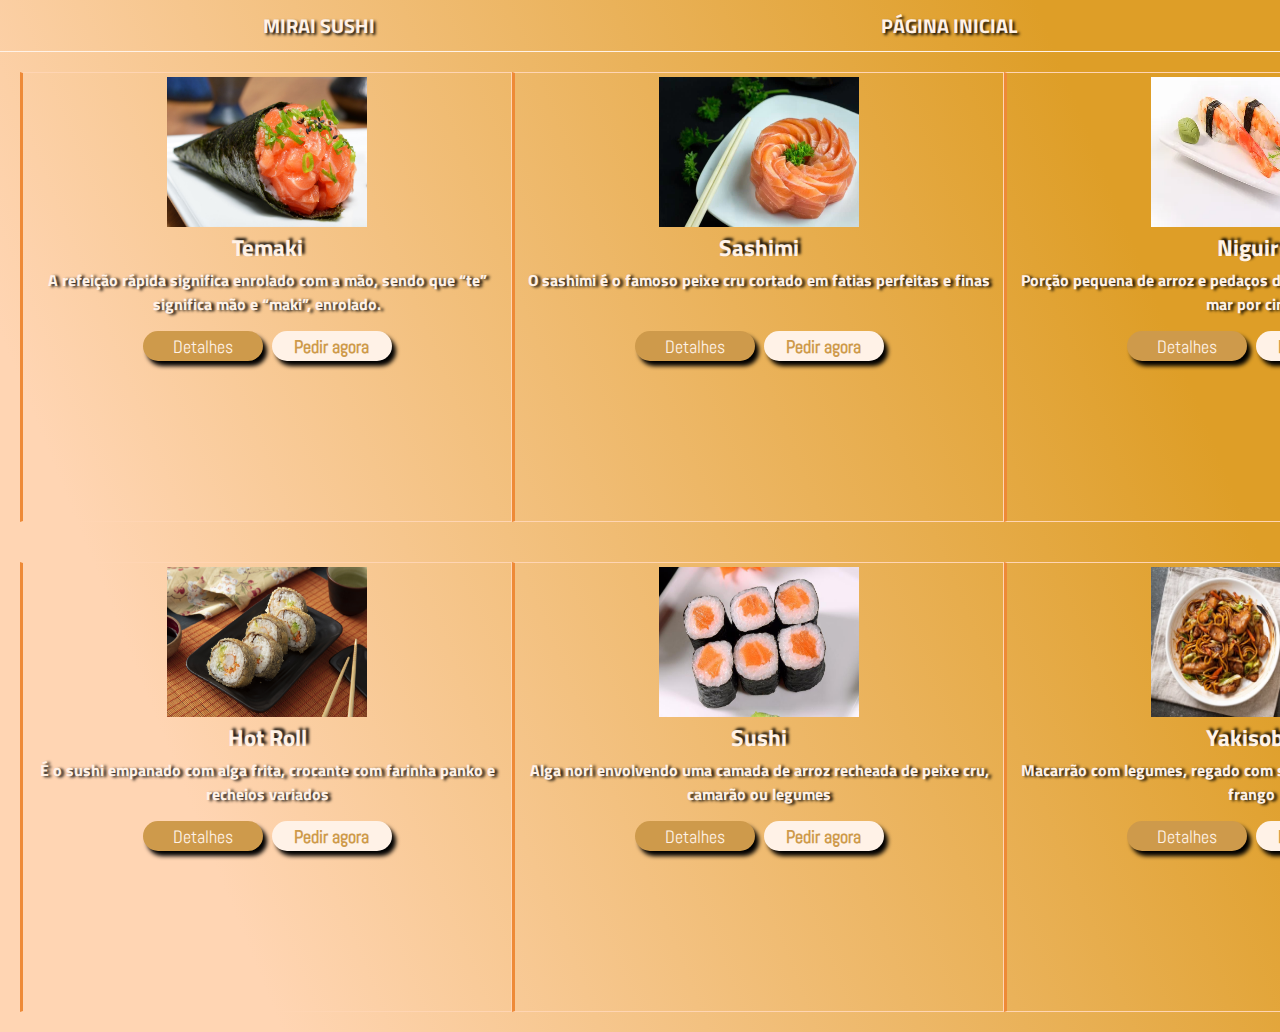
==== cardapio.html @ 3cb13d08 "Adicionando primeiros arquivos" ====
<!DOCTYPE html>
<html lang="pt-br">

<head>
    <meta charset="UTF-8">
    <meta name="viewport" content="width=device-width, initial-scale=1.0">
    <title>Cardápio</title>
    <link rel="stylesheet" href="cardapio.css">
    <link rel="shortcut icon" type="image/jpg" href="favicon.png" />
</head>

<body>
    <header class="cabecalho">
        <h2 class="cabecalho-texto">Mirai Sushi</h2>
        <nav class="cabecalho-texto">
            <a href="index.html">Página Inicial</a>
        </nav>
    </header>

    <main class="conteiner">
        <section class="principal">
            <div class="prato" id="65e9ce80dc2eb24ff325159e">
                <img class="prato-imagem" src="temaki.jpg" alt="Foto Temaki" id="imagem-temaki">
                <h1 class="prato-titulo" id="titulo-temaki">Temaki</h1>
                <h3 class="prato-descricao" id="descricao-temaki"> A refeição rápida significa enrolado com a mão, sendo
                    que “te” significa mão e “maki”, enrolado.
                </h3>
                <div id="botoesTemaki">
                    <button class="prato-botao" onclick="verInformacoesTemaki()" id="btnTemaki">Detalhes</button>
                    <a href="informacoes_1.html">
                        <button class="prato-botao" id="btnPedirTemaki">Pedir agora</button>
                    </a>
                </div>
            </div>
            <div class="prato" id="65e9cf158be6715a394a75fd">
                <img class="prato-imagem" src="sashimi.jpg" alt="Foto Sashimi" id="imagem-sashimi">
                <h1 class="prato-titulo" id="titulo-sashimi">Sashimi</h1>
                <h3 class="prato-descricao" id="descricao-sashimi">O sashimi é o famoso peixe cru cortado em fatias
                    perfeitas e finas</h3>
                <div id="botoesSashimi">
                    <button class="prato-botao" onclick="verInformacoesSashimi()" id="btnSashimi">Detalhes</button>
                    <a href="informacoes_1.html">
                        <a href="informacoes_1.html">
                            <button class="prato-botao" id="btnPedirSashimi">Pedir agora</button>
                        </a>
                </div>
            </div>
            <div class="prato" id="65e9cf80dc2eb24ff325159f">
                <img class="prato-imagem" src="niguiri.jpg" alt="Foto Niguiri" id="imagem-niguiri">
                <h1 class="prato-titulo" id="titulo-niguiri">Niguiri</h1>
                <h3 class="prato-descricao" id="descricao-niguiri">Porção pequena de arroz e pedaços de peixes e outros
                    frutos-do-mar por cima
                </h3>
                <div id="botoesNiguiri">
                    <button class="prato-botao" onclick="verInformacoesNiguiri()" id="btnNiguiri">Detalhes</button>
                    <a href="informacoes_1.html">
                        <a href="informacoes_1.html">
                            <button class="prato-botao" id="btnPedirNiguiri">Pedir agora</button>
                        </a>
                </div>
            </div>
        </section>

        <section class="principal">
            <div class="prato" id="65e9d0c940a364278022f880">
                <img class="prato-imagem" src="hotroll.jpg" alt="Foto Hot Roll" id="imagem-hotRoll">
                <h1 class="prato-titulo" id="titulo-hotRoll">Hot Roll</h1>
                <h3 class="prato-descricao" id="descricao-hotRoll">É o sushi empanado com alga frita, crocante com
                    farinha panko e recheios
                    variados</h3>
                <div id="botoesHotRoll">
                    <button class="prato-botao" onclick="verInformacoesHotRoll()" id="btnHotRoll">Detalhes</button>
                    <a href="informacoes_1.html">
                        <a href="informacoes_2.html">
                            <button class="prato-botao" id="btnPedirHotRoll">Pedir agora</button>
                        </a>
                </div>
            </div>
            <div class="prato" id="65e9d12f40a364278022f881">
                <img class="prato-imagem" src="sushi.jpg" alt="Foto Sushi" id="imagem-sushi">
                <h1 class="prato-titulo" id="titulo-sushi">Sushi</h1>
                <h3 class="prato-descricao" id="descricao-sushi">Alga nori envolvendo uma camada de arroz recheada de
                    peixe cru, camarão ou
                    legumes</h3>
                <div id="botoesSushi">
                    <button class="prato-botao" onclick="verInformacoesSushi()" id="btnSushi">Detalhes</button>
                    <a href="informacoes_1.html">
                        <a href="informacoes_2.html">
                            <button class="prato-botao" id="btnPedirSushi">Pedir agora</button>
                        </a>
                </div>
            </div>
            <div class="prato" id="65e9d1a7dc8bb23fd629d1e6">
                <img class="prato-imagem" src="yakisoba.jpg" alt="Foto Yakisoba" id="imagem-yakisoba">
                <h1 class="prato-titulo" id="titulo-yakisoba">Yakisoba</h1>
                <h3 class="prato-descricao" id="descricao-yakisoba">Macarrão com legumes, regado com shoyu com opções de
                    carne e frango</h3>
                <div id="botoesYakisoba">
                    <button class="prato-botao" onclick="verInformacoesYakisoba()" id="btnYakisoba">Detalhes</button>
                    <a href="informacoes_1.html">
                        <a href="informacoes_2.html">
                            <button class="prato-botao" id="btnPedirYakisoba">Pedir agora</button>
                        </a>
                </div>
            </div>
        </section>
    </main>

    <script src="cardapio.js"></script>
</body>

</html>
---- cardapio.css ----
@import url('https://fonts.googleapis.com/css2?family=Abel&family=Titillium+Web:wght@200&display=swap');

* {
    margin: 0;
    padding: 0;
    box-sizing: border-box;
    text-decoration: none;
}

body {
    font-size: 100%;
    background: linear-gradient(68deg, #ffd5b3 16.62%, rgb(222, 158, 39) 85.61%);
}

a {
    color: inherit;
}

.cabecalho {
    display: flex;
    flex-direction: row;
    align-items: center;
    justify-content: space-around;
    padding: 10px;
    text-shadow: 2px 2px 3px black;
    border-bottom: 0.4px solid #FFF2E7;
}

.cabecalho-texto {
    text-transform: uppercase;
    font-family: 'Titillium Web', sans-serif;
    color: #FFF2E7;
    font-weight: bold;
    font-size: 20px;

}

.principal {
    display: flex;
    padding: 20px;
    justify-content: space-around;
}

.prato {
    border: 1px solid #ffd5b3;
    border-left: 3px solid #ee8a37;
    display: flex;
    flex-direction: column;
    align-items: center;
    padding: 4px;
    gap: 3px;
    width: 500px;
    height: 450px;
}

.prato-imagem {
    width: 200px;
    height: 150px;
}

.prato-titulo {
    font-family: 'Titillium Web', sans-serif;
    color: #FFF2E7;
    font-weight: bold;
    font-size: 23px;
    text-shadow: 3px -2px 3px black;
}

.prato-descricao {
    font-family: 'Titillium Web', sans-serif;
    color: #FFF2E7;
    font-weight: bold;
    font-size: 16px;
    text-align: center;
    width: 480px;
    height: 60px;
    text-shadow: 3px 1px 3px black;
}

.prato-botao {
    background-color: rgb(206, 154, 75);
    color: #FFF2E7;
    height: 30px;
    width: 120px;
    border: none;
    border-radius: 20px;
    box-shadow: 4px 5px 4px black;
    font-family: 'Abel', sans-serif;
    font-weight: 500;
    font-size: 18px;
    cursor: pointer;
}

.prato-botao:hover {
    opacity: 0.8;
}

#btnPedirTemaki,
#btnPedirSashimi,
#btnPedirNiguiri,
#btnPedirHotRoll,
#btnPedirSushi,
#btnPedirYakisoba {
    background-color: #FFF2E7;
    color: rgb(206, 154, 75);
    font-weight: 600;
    margin-left: 5px;
}
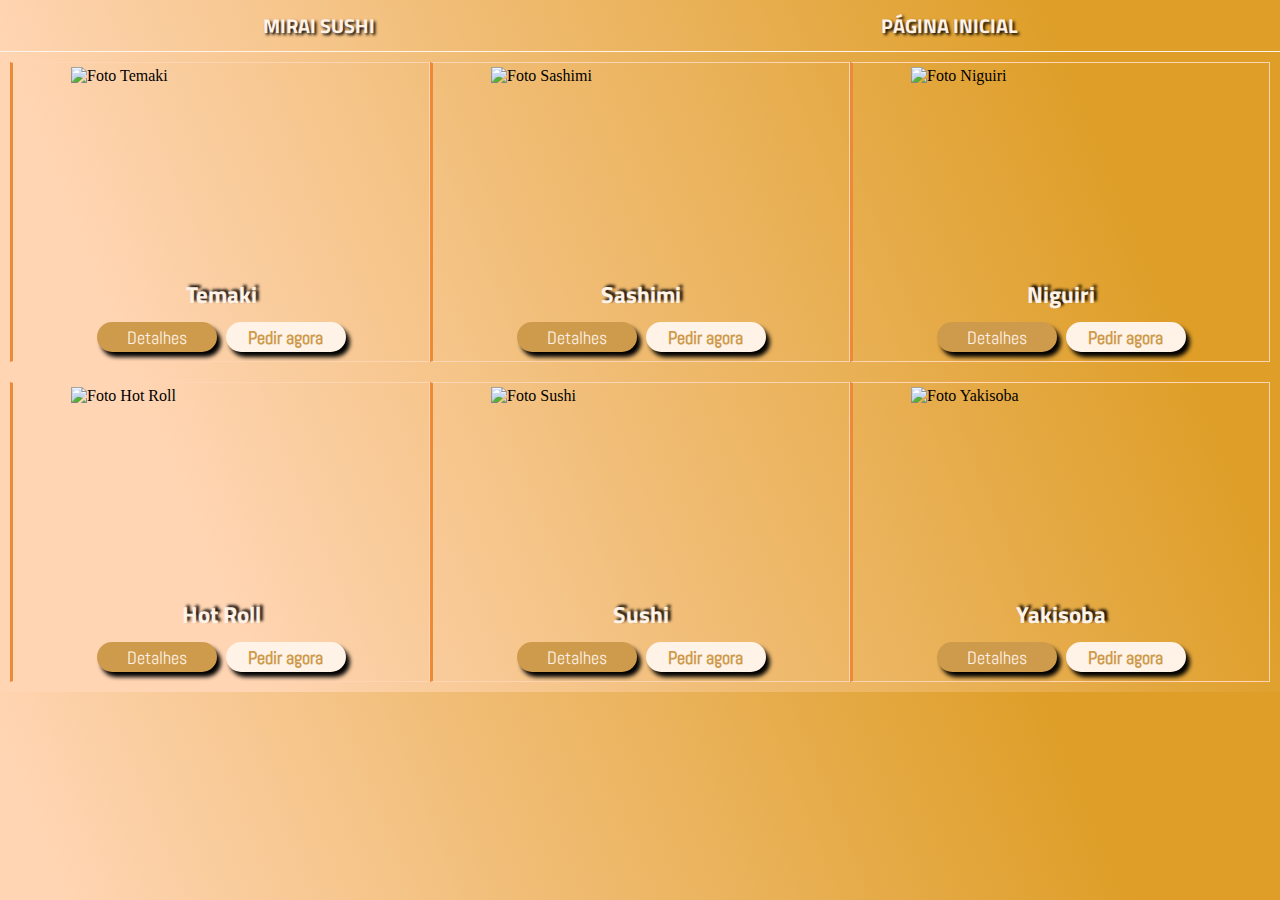
==== commit ba2623ab: "Atualização da seção detalhes da página de cardápio" ====
--- a/cardapio.html
+++ b/cardapio.html
@@ -20,10 +20,9 @@
     <main class="conteiner">
         <section class="principal">
             <div class="prato" id="65e9ce80dc2eb24ff325159e">
-                <img class="prato-imagem" src="temaki.jpg" alt="Foto Temaki" id="imagem-temaki">
+                <img class="prato-imagem" src="https://img77.uenicdn.com/image/upload/v1611665857/service_images/shutterstock_1238418310.jpg" alt="Foto Temaki" id="imagem-temaki">
                 <h1 class="prato-titulo" id="titulo-temaki">Temaki</h1>
-                <h3 class="prato-descricao" id="descricao-temaki"> A refeição rápida significa enrolado com a mão, sendo
-                    que “te” significa mão e “maki”, enrolado.
+                <h3 class="prato-descricao" id="descricao-temaki"> Consiste em um cone de alga enrolado com recheio, podendo ser empanado e frito na opção hot
                 </h3>
                 <div id="botoesTemaki">
                     <button class="prato-botao" onclick="verInformacoesTemaki()" id="btnTemaki">Detalhes</button>
@@ -33,7 +32,7 @@
                 </div>
             </div>
             <div class="prato" id="65e9cf158be6715a394a75fd">
-                <img class="prato-imagem" src="sashimi.jpg" alt="Foto Sashimi" id="imagem-sashimi">
+                <img class="prato-imagem" src="https://www.djapa.com.br/wp-content/uploads/2020/07/peixe-cru.jpg" alt="Foto Sashimi" id="imagem-sashimi">
                 <h1 class="prato-titulo" id="titulo-sashimi">Sashimi</h1>
                 <h3 class="prato-descricao" id="descricao-sashimi">O sashimi é o famoso peixe cru cortado em fatias
                     perfeitas e finas</h3>
@@ -46,7 +45,7 @@
                 </div>
             </div>
             <div class="prato" id="65e9cf80dc2eb24ff325159f">
-                <img class="prato-imagem" src="niguiri.jpg" alt="Foto Niguiri" id="imagem-niguiri">
+                <img class="prato-imagem" src="https://www.krudofish.com/cdn/shop/products/j6rKFFTQ_600x.jpg?v=1661945791" alt="Foto Niguiri" id="imagem-niguiri">
                 <h1 class="prato-titulo" id="titulo-niguiri">Niguiri</h1>
                 <h3 class="prato-descricao" id="descricao-niguiri">Porção pequena de arroz e pedaços de peixes e outros
                     frutos-do-mar por cima
@@ -63,11 +62,10 @@
 
         <section class="principal">
             <div class="prato" id="65e9d0c940a364278022f880">
-                <img class="prato-imagem" src="hotroll.jpg" alt="Foto Hot Roll" id="imagem-hotRoll">
+                <img class="prato-imagem" src="https://www2.zaffari.com.br/imagens_receitas/fullsize/1721397185-2.jpg" alt="Foto Hot Roll" id="imagem-hotRoll">
                 <h1 class="prato-titulo" id="titulo-hotRoll">Hot Roll</h1>
-                <h3 class="prato-descricao" id="descricao-hotRoll">É o sushi empanado com alga frita, crocante com
-                    farinha panko e recheios
-                    variados</h3>
+                <h3 class="prato-descricao" id="descricao-hotRoll">É o sushi crocante, empanado com
+                    farinha panko e frito, os recheios são variados</h3>
                 <div id="botoesHotRoll">
                     <button class="prato-botao" onclick="verInformacoesHotRoll()" id="btnHotRoll">Detalhes</button>
                     <a href="informacoes_1.html">
@@ -77,7 +75,7 @@
                 </div>
             </div>
             <div class="prato" id="65e9d12f40a364278022f881">
-                <img class="prato-imagem" src="sushi.jpg" alt="Foto Sushi" id="imagem-sushi">
+                <img class="prato-imagem" src="https://kandoo.com.br/wp-content/uploads/2018/04/sushi.jpg" alt="Foto Sushi" id="imagem-sushi">
                 <h1 class="prato-titulo" id="titulo-sushi">Sushi</h1>
                 <h3 class="prato-descricao" id="descricao-sushi">Alga nori envolvendo uma camada de arroz recheada de
                     peixe cru, camarão ou
@@ -91,7 +89,7 @@
                 </div>
             </div>
             <div class="prato" id="65e9d1a7dc8bb23fd629d1e6">
-                <img class="prato-imagem" src="yakisoba.jpg" alt="Foto Yakisoba" id="imagem-yakisoba">
+                <img class="prato-imagem" src="https://www.sabornamesa.com.br/media/k2/items/cache/fe9f389134b872478c99a836d55de88e_XL.jpg" alt="Foto Yakisoba" id="imagem-yakisoba">
                 <h1 class="prato-titulo" id="titulo-yakisoba">Yakisoba</h1>
                 <h3 class="prato-descricao" id="descricao-yakisoba">Macarrão com legumes, regado com shoyu com opções de
                     carne e frango</h3>
--- a/cardapio.css
+++ b/cardapio.css
@@ -37,7 +37,7 @@
 
 .principal {
     display: flex;
-    padding: 20px;
+    padding: 10px;
     justify-content: space-around;
 }
 
@@ -50,12 +50,12 @@
     padding: 4px;
     gap: 3px;
     width: 500px;
-    height: 450px;
+    height: 300px;
 }
 
 .prato-imagem {
-    width: 200px;
-    height: 150px;
+    width: 300px;
+    height: 200px;
 }
 
 .prato-titulo {
@@ -64,6 +64,7 @@
     font-weight: bold;
     font-size: 23px;
     text-shadow: 3px -2px 3px black;
+    padding: 7px;
 }
 
 .prato-descricao {
@@ -72,9 +73,10 @@
     font-weight: bold;
     font-size: 16px;
     text-align: center;
-    width: 480px;
+    width: 400px;
     height: 60px;
     text-shadow: 3px 1px 3px black;
+    display: none;
 }
 
 .prato-botao {
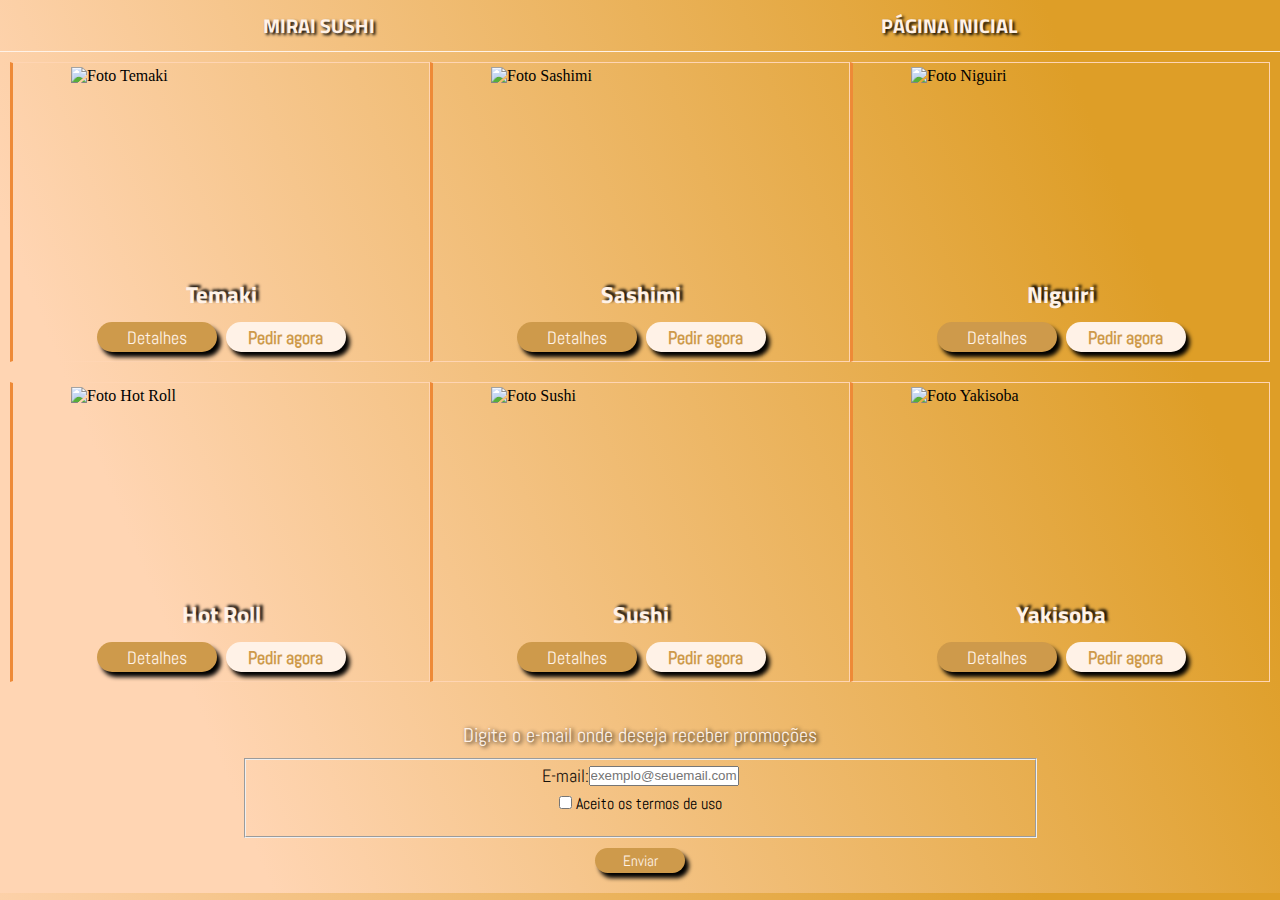
==== commit 131bcb87: "Atualização do projeto para colocar no portfolio" ====
--- a/cardapio.html
+++ b/cardapio.html
@@ -5,6 +5,7 @@
     <meta charset="UTF-8">
     <meta name="viewport" content="width=device-width, initial-scale=1.0">
     <title>Cardápio</title>
+    <link rel="stylesheet" href="informacoes.css">
     <link rel="stylesheet" href="cardapio.css">
     <link rel="shortcut icon" type="image/jpg" href="favicon.png" />
 </head>
@@ -26,7 +27,7 @@
                 </h3>
                 <div id="botoesTemaki">
                     <button class="prato-botao" onclick="verInformacoesTemaki()" id="btnTemaki">Detalhes</button>
-                    <a href="informacoes_1.html">
+                    <a href=#>
                         <button class="prato-botao" id="btnPedirTemaki">Pedir agora</button>
                     </a>
                 </div>
@@ -38,8 +39,7 @@
                     perfeitas e finas</h3>
                 <div id="botoesSashimi">
                     <button class="prato-botao" onclick="verInformacoesSashimi()" id="btnSashimi">Detalhes</button>
-                    <a href="informacoes_1.html">
-                        <a href="informacoes_1.html">
+                        <a href=#>
                             <button class="prato-botao" id="btnPedirSashimi">Pedir agora</button>
                         </a>
                 </div>
@@ -52,8 +52,7 @@
                 </h3>
                 <div id="botoesNiguiri">
                     <button class="prato-botao" onclick="verInformacoesNiguiri()" id="btnNiguiri">Detalhes</button>
-                    <a href="informacoes_1.html">
-                        <a href="informacoes_1.html">
+                        <a href=#>
                             <button class="prato-botao" id="btnPedirNiguiri">Pedir agora</button>
                         </a>
                 </div>
@@ -68,8 +67,7 @@
                     farinha panko e frito, os recheios são variados</h3>
                 <div id="botoesHotRoll">
                     <button class="prato-botao" onclick="verInformacoesHotRoll()" id="btnHotRoll">Detalhes</button>
-                    <a href="informacoes_1.html">
-                        <a href="informacoes_2.html">
+                        <a href=#>
                             <button class="prato-botao" id="btnPedirHotRoll">Pedir agora</button>
                         </a>
                 </div>
@@ -82,8 +80,7 @@
                     legumes</h3>
                 <div id="botoesSushi">
                     <button class="prato-botao" onclick="verInformacoesSushi()" id="btnSushi">Detalhes</button>
-                    <a href="informacoes_1.html">
-                        <a href="informacoes_2.html">
+                        <a href=#>
                             <button class="prato-botao" id="btnPedirSushi">Pedir agora</button>
                         </a>
                 </div>
@@ -95,16 +92,39 @@
                     carne e frango</h3>
                 <div id="botoesYakisoba">
                     <button class="prato-botao" onclick="verInformacoesYakisoba()" id="btnYakisoba">Detalhes</button>
-                    <a href="informacoes_1.html">
-                        <a href="informacoes_2.html">
+                        <a href=#>
                             <button class="prato-botao" id="btnPedirYakisoba">Pedir agora</button>
                         </a>
                 </div>
             </div>
         </section>
+        <footer>
+            <div class="form" id="form">
+                <p class="form-texto">Digite o e-mail onde deseja receber promoções
+                </p>
+                <form class="formulario">
+                    <fieldset class="formulario-caixa">
+                        <div class="formulario-caixa-item">
+                            <label class="formulario-caixa-item-email">E-mail:</label>
+                            <input name="email" id="email" placeholder="exemplo@seuemail.com" class="input required">
+                        </div>
+                        <span id="span-email"></span>
+                        <div class="formulario-caixa-item">
+                            <div id="alerta">
+                                <input type="checkbox" name="promocoes" id="checkbox" /> Aceito os termos de uso
+                            </div>
+                        </div>
+                        <span id="span-checkbox"></span>
+                    </fieldset>
+                    <button type="button" class="formulario-botao" onclick="emailTestar()">Enviar</button>
+                </form>
+            </div>
+        </footer>
     </main>
 
     <script src="cardapio.js"></script>
+    <script src="InformacaoEmail.js"></script>
+
 </body>
 
 </html>--- a/informacoes.css
+++ b/informacoes.css
@@ -0,0 +1,187 @@
+@import url('https://fonts.googleapis.com/css2?family=Abel&family=Titillium+Web:wght@200&display=swap');
+
+* {
+    margin: 0;
+    padding: 0;
+    box-sizing: border-box;
+    text-decoration: none;
+} */
+
+ body {
+    width: 90vw;
+    height: 1vh;
+    background: linear-gradient(68deg, #ffd5b3 16.62%, rgb(222, 158, 39) 85.61%);
+}
+ 
+a {
+    color: inherit;
+}
+
+.cabecalho {
+    display: flex;
+    flex-direction: row;
+    align-items: center;
+    justify-content: space-between;
+    padding: 10px 100px 10px 100px;
+    text-shadow: 2px 2px 3px black;
+    border-bottom: 0.4px solid #FFF2E7;
+    right: 0px;
+    left: 0px;
+}
+
+
+.cabecalho-texto {
+    display: flex;
+    text-transform: uppercase;
+    font-family: 'Titillium Web', sans-serif;
+    color: #FFF2E7;
+    font-weight: bold;
+    font-size: 20px;
+}
+
+.cabecalho-texto-inicial {
+    margin-right: 50px;
+}
+
+.artigo {
+    display: flex;
+    flex-direction: column;
+    justify-content: space-around;
+    align-items: center;
+    padding: 15px;
+    gap: 10px;
+    margin: 0px 0px 0px 0px;
+}
+
+.artigo-titulo {
+    font-family: 'Titillium Web', sans-serif;
+    color: #FFF2E7;
+    font-weight: bold;
+    padding: 7px;
+    border-bottom: 0.4px solid #FFF2E7;
+    text-shadow: 2px 2px 3px black;
+    margin-top: 40px;
+}
+
+.artigo-imagem {
+    width: 400px;
+    height: 300px;
+    padding: 4px;
+}
+
+.artigo-imagem:hover {
+    width: 500px;
+    height: 380px;
+    transition: 400ms linear;
+}
+
+.artigo-descricao {
+    font-family: 'Titillium Web', sans-serif;
+    color: #FFF2E7;
+    font-weight: bold;
+    padding: 4px;
+    width: 500px;
+    height: 180px;
+    border-bottom: 0.4px solid #FFF2E7;
+    text-shadow: 3px 1px 3px black;
+    text-align: center;
+    
+}
+
+.artigo-botao {
+    background-color: rgb(206, 154, 75);
+    color: #FFF2E7;
+    height: 60px;
+    width: 170px;
+    border: none;
+    border-radius: 20px;
+    box-shadow: 4px 5px 4px black;
+    font-family: 'Abel', sans-serif;
+    font-weight: 400;
+    font-size: 18px;
+    animation: pedir 3s ease-in-out 0s infinite alternate both;
+    cursor: pointer;
+}
+
+@keyframes pedir {
+    from {
+        background-color: rgb(206, 154, 75);
+    }
+
+    to {
+        background-color: rgb(227, 78, 3);
+    }
+}
+
+.form {
+    display: flex;
+    flex-direction: column;
+    align-items: center;
+    margin-top: 30px;
+}
+
+.form-texto {
+    font-family: 'Abel', sans-serif;
+    font-weight: 400;
+    font-size: 20px;
+    color: #FFF2E7;
+    text-shadow: 2px 1px 4px black;
+    margin-bottom: 10px;
+}
+
+.formulario {
+    display: flex;
+    flex-direction: column;
+    align-items: center;
+}
+
+.formulario-caixa {
+    display: flex;
+    flex-direction: column;
+    align-items: center;
+    width: 793px;
+    height: 80px;
+    padding: 4px;
+    gap: 3px;
+    margin-bottom: 10px;
+}
+
+.formulario-caixa-item {
+    display: flex;
+    align-items: center;
+    font-family: 'Abel', sans-serif;
+    font-weight: 400;
+    font-size: 18px;
+    color: #000;
+}
+
+.formulario-caixa-item-email {
+    opacity: 0.9;
+}
+
+#email {
+    width: 150px;
+    height: 20px;
+}
+
+.formulario-botao {
+    background-color: rgb(206, 154, 75);
+    color: #FFF2E7;
+    height: 25px;
+    width: 90px;
+    border: none;
+    border-radius: 20px;
+    box-shadow: 4px 5px 4px black;
+    font-family: 'Abel', sans-serif;
+    font-weight: 400;
+    font-size: 15px;
+    margin: 0px 0px 20px 0px;
+    cursor: pointer;
+}
+
+#span-email,
+#span-checkbox,
+#alerta {
+    font-family: 'Abel', sans-serif;
+    font-size: 16px;
+}